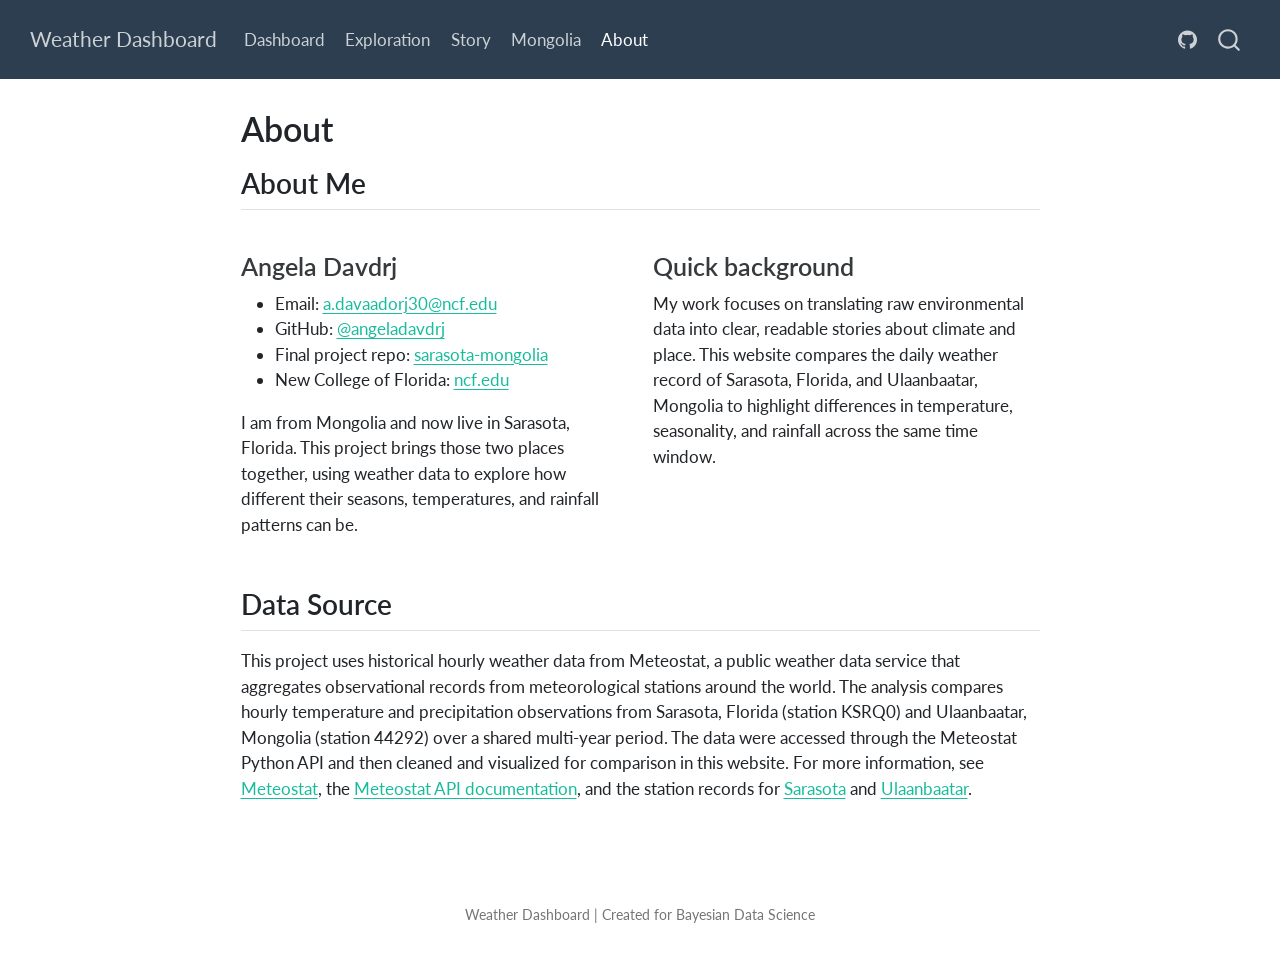
==== about.html @ b8c3d398 "Built site for gh-pages" ====
<!DOCTYPE html>
<html xmlns="http://www.w3.org/1999/xhtml" lang="en" xml:lang="en"><head>

<meta charset="utf-8">
<meta name="generator" content="quarto-1.10.18">

<meta name="viewport" content="width=device-width, initial-scale=1.0, user-scalable=yes">


<title>About – Weather Dashboard</title>
<style>
/* Default styles provided by pandoc.
** See https://pandoc.org/MANUAL.html#variables-for-html for config info.
*/
span.smallcaps{font-variant: small-caps;}
div.columns{display: flex; gap: 1.5em;}
div.column{flex: auto;}
@media screen {
div.columns{gap: min(4vw, 1.5em);}
div.column{overflow-x: auto;}
}
div.hanging-indent{margin-left: 1.5em; text-indent: -1.5em;}
ul.task-list{list-style: none;}
ul.task-list li input[type="checkbox"] {
  width: 0.8em;
  margin: 0 0.8em 0.2em -1em; /* quarto-specific, see https://github.com/quarto-dev/quarto-cli/issues/4556 */ 
  vertical-align: middle;
}
</style>


<script src="site_libs/quarto-nav/quarto-nav.js"></script>
<script src="site_libs/quarto-nav/headroom.min.js"></script>
<script src="site_libs/clipboard/clipboard.min.js"></script>
<script src="site_libs/quarto-search/autocomplete.umd.js"></script>
<script src="site_libs/quarto-search/fuse.min.js"></script>
<script src="site_libs/quarto-search/quarto-search.js"></script>
<meta name="quarto:offset" content="./">
<script src="site_libs/quarto-html/quarto.js" type="module"></script>
<script src="site_libs/quarto-html/tabsets/tabsets.js" type="module"></script>
<script src="site_libs/quarto-html/popper.min.js"></script>
<script src="site_libs/quarto-html/tippy.umd.min.js"></script>
<script src="site_libs/quarto-html/anchor.min.js"></script>
<link href="site_libs/quarto-html/tippy.css" rel="stylesheet">
<link href="site_libs/quarto-html/quarto-syntax-highlighting-64a204ab8560d761af7679ceaba22944.css" rel="stylesheet" id="quarto-text-highlighting-styles">
<script src="site_libs/bootstrap/bootstrap.min.js"></script>
<link href="site_libs/bootstrap/bootstrap-icons.css" rel="stylesheet">
<link href="site_libs/bootstrap/bootstrap-29cad1d750ec8de04ef3509ee433b677.min.css" rel="stylesheet" append-hash="true" id="quarto-bootstrap" data-mode="light">
<script id="quarto-search-options" type="application/json">{
  "location": "navbar",
  "copy-button": false,
  "collapse-after": 3,
  "panel-placement": "end",
  "type": "overlay",
  "limit": 50,
  "keyboard-shortcut": [
    "f",
    "/",
    "s"
  ],
  "show-item-context": false,
  "language": {
    "search-no-results-text": "No results",
    "search-matching-documents-text": "matching documents",
    "search-copy-link-title": "Copy link to search",
    "search-hide-matches-text": "Hide additional matches",
    "search-more-match-text": "more match in this document",
    "search-more-matches-text": "more matches in this document",
    "search-clear-button-title": "Clear",
    "search-text-placeholder": "",
    "search-detached-cancel-button-title": "Cancel",
    "search-submit-button-title": "Submit",
    "search-label": "Search"
  }
}</script>


</head>

<body class="nav-fixed fullcontent quarto-light">

<div id="quarto-search-results"></div>
  <header id="quarto-header" class="headroom fixed-top">
    <nav class="navbar navbar-expand-lg " data-bs-theme="dark">
      <div class="navbar-container container-fluid">
      <div class="navbar-brand-container mx-auto">
    <a class="navbar-brand" href="./index.html">
    <span class="navbar-title">Weather Dashboard</span>
    </a>
  </div>
            <div id="quarto-search" class="" title="Search"></div>
          <button class="navbar-toggler" type="button" data-bs-toggle="collapse" data-bs-target="#navbarCollapse" aria-controls="navbarCollapse" role="menu" aria-expanded="false" aria-label="Toggle navigation" onclick="if (window.quartoToggleHeadroom) { window.quartoToggleHeadroom(); }">
  <span class="navbar-toggler-icon"></span>
</button>
          <div class="collapse navbar-collapse" id="navbarCollapse">
            <ul class="navbar-nav navbar-nav-scroll me-auto">
  <li class="nav-item">
    <a class="nav-link" href="./index.html"> 
<span class="menu-text">Dashboard</span></a>
  </li>  
  <li class="nav-item">
    <a class="nav-link" href="./exploration.html"> 
<span class="menu-text">Exploration</span></a>
  </li>  
  <li class="nav-item">
    <a class="nav-link" href="./story.html"> 
<span class="menu-text">Story</span></a>
  </li>  
  <li class="nav-item">
    <a class="nav-link" href="./mongolia.html"> 
<span class="menu-text">Mongolia</span></a>
  </li>  
  <li class="nav-item">
    <a class="nav-link active" href="./about.html" aria-current="page"> 
<span class="menu-text">About</span></a>
  </li>  
</ul>
            <ul class="navbar-nav navbar-nav-scroll ms-auto">
  <li class="nav-item compact">
    <a class="nav-link" href="https://github.com/angeladavdrj/sarasota-mongolia"> <i class="bi bi-github" role="img" aria-label="GitHub">
</i> 
<span class="menu-text"></span></a>
  </li>  
</ul>
          </div> <!-- /navcollapse -->
            <div class="quarto-navbar-tools">
</div>
      </div> <!-- /container-fluid -->
    </nav>
</header>
<!-- content -->
<div id="quarto-content" class="quarto-container page-columns page-rows-contents page-layout-article page-navbar">
<!-- sidebar -->
<!-- margin-sidebar -->
    
<!-- main -->
<main class="content" id="quarto-document-content">

<header id="title-block-header" class="quarto-title-block default">
<div class="quarto-title">
<h1 class="title">About</h1>
</div>



<div class="quarto-title-meta">

    
  
    
  </div>
  


</header>


<section id="about-me" class="level2">
<h2 class="anchored" data-anchor-id="about-me">About Me</h2>
<div class="grid">
<section id="angela-davdrj" class="level3 g-col-12 g-col-md-6">
<h3 class="anchored" data-anchor-id="angela-davdrj">Angela Davdrj</h3>
<ul>
<li>Email: <a href="mailto:a.davaadorj30@ncf.edu">a.davaadorj30@ncf.edu</a></li>
<li>GitHub: <a href="https://github.com/angeladavdrj"><span class="citation" data-cites="angeladavdrj">@angeladavdrj</span></a></li>
<li>Final project repo: <a href="https://github.com/angeladavdrj/sarasota-mongolia">sarasota-mongolia</a></li>
<li>New College of Florida: <a href="https://www.ncf.edu/">ncf.edu</a></li>
</ul>
<p>I am from Mongolia and now live in Sarasota, Florida. This project brings those two places together, using weather data to explore how different their seasons, temperatures, and rainfall patterns can be.</p>
</section>
<section id="quick-background" class="level3 g-col-12 g-col-md-6">
<h3 class="anchored" data-anchor-id="quick-background">Quick background</h3>
<p>My work focuses on translating raw environmental data into clear, readable stories about climate and place. This website compares the daily weather record of Sarasota, Florida, and Ulaanbaatar, Mongolia to highlight differences in temperature, seasonality, and rainfall across the same time window.</p>
</section>
</div>
</section>
<section id="data-source" class="level2">
<h2 class="anchored" data-anchor-id="data-source">Data Source</h2>
<p>This project uses historical hourly weather data from Meteostat, a public weather data service that aggregates observational records from meteorological stations around the world. The analysis compares hourly temperature and precipitation observations from Sarasota, Florida (station KSRQ0) and Ulaanbaatar, Mongolia (station 44292) over a shared multi-year period. The data were accessed through the Meteostat Python API and then cleaned and visualized for comparison in this website. For more information, see <a href="https://meteostat.net/">Meteostat</a>, the <a href="https://dev.meteostat.net/python/">Meteostat API documentation</a>, and the station records for <a href="https://meteostat.net/en/station/KSRQ0">Sarasota</a> and <a href="https://meteostat.net/en/station/44292">Ulaanbaatar</a>.</p>


</section>

</main> <!-- /main -->
<style>
.click-sticker {
  position: fixed;
  pointer-events: none;
  user-select: none;
  animation: popFloat 1.8s ease-out forwards;
  z-index: 99999;
}
@keyframes popFloat {
  0% {
    opacity: 0;
    transform: translate(-50%, -50%) scale(0.2) rotate(0deg);
  }
  20% {
    opacity: 1;
    transform: translate(-50%, -50%) scale(1.25) rotate(-8deg);
  }
  75% {
    opacity: 0.9;
    transform: translate(-50%, -70%) scale(1) rotate(6deg);
  }
  100% {
    opacity: 0;
    transform: translate(-50%, -110%) scale(0.7) rotate(15deg);
  }
}
</style>
<script>
function showStickers() {
  const stickers = ['☀️', '❄️', '🌧️', '⛅', '🌈', '⚡', '🌡️', '✨', '🌴'];
  const count = 25; // number of stickers scattered across the screen

  for (let i = 0; i < count; i++) {
    const sticker = document.createElement('span');
    sticker.className = 'click-sticker';
    sticker.textContent = stickers[Math.floor(Math.random() * stickers.length)];

    // Scatter randomly across the visible window
    sticker.style.left = (Math.random() * 90 + 5) + 'vw';
    sticker.style.top = (Math.random() * 90 + 5) + 'vh';
    sticker.style.fontSize = (Math.random() * 18 + 24) + 'px';
    sticker.style.animationDelay = (Math.random() * 0.25) + 's';

    document.body.appendChild(sticker);

    setTimeout(function() {
      sticker.remove();
    }, 2200);
  }
}

document.addEventListener('click', function(e) {
  const pageLink = e.target.closest('a.nav-link');
  if (pageLink && pageLink.getAttribute('href')) {
    sessionStorage.setItem('showPageStickers', 'true');
  }
});

if (sessionStorage.getItem('showPageStickers') === 'true') {
  sessionStorage.removeItem('showPageStickers');
  showStickers();
}
</script>
<script id="quarto-html-after-body" type="application/javascript">
  window.document.addEventListener("DOMContentLoaded", function (event) {
    const icon = "";
    const anchorJS = new window.AnchorJS();
    anchorJS.options = {
      placement: 'right',
      icon: icon
    };
    anchorJS.add('.anchored');
    const isCodeAnnotation = (el) => {
      for (const clz of el.classList) {
        if (clz.startsWith('code-annotation-')) {                     
          return true;
        }
      }
      return false;
    }
    const onCopySuccess = function(e) {
      // button target
      const button = e.trigger;
      // don't keep focus
      button.blur();
      // flash "checked"
      button.classList.add('code-copy-button-checked');
      var currentTitle = button.getAttribute("title");
      button.setAttribute("title", "Copied!");
      let tooltip;
      if (window.bootstrap) {
        button.setAttribute("data-bs-toggle", "tooltip");
        button.setAttribute("data-bs-placement", "left");
        button.setAttribute("data-bs-title", "Copied!");
        tooltip = new bootstrap.Tooltip(button, 
          { trigger: "manual", 
            customClass: "code-copy-button-tooltip",
            offset: [0, -8]});
        tooltip.show();    
      }
      setTimeout(function() {
        if (tooltip) {
          tooltip.hide();
          button.removeAttribute("data-bs-title");
          button.removeAttribute("data-bs-toggle");
          button.removeAttribute("data-bs-placement");
        }
        button.setAttribute("title", currentTitle);
        button.classList.remove('code-copy-button-checked');
      }, 1000);
      // clear code selection
      e.clearSelection();
    }
    const getTextToCopy = function(trigger) {
      const outerScaffold = trigger.parentElement.cloneNode(true);
      const codeEl = outerScaffold.querySelector('code');
      for (const childEl of codeEl.children) {
        if (isCodeAnnotation(childEl)) {
          childEl.remove();
        }
      }
      return codeEl.innerText;
    }
    const clipboard = new window.ClipboardJS('.code-copy-button:not([data-in-quarto-modal])', {
      text: getTextToCopy
    });
    clipboard.on('success', onCopySuccess);
    if (window.document.getElementById('quarto-embedded-source-code-modal')) {
      const clipboardModal = new window.ClipboardJS('.code-copy-button[data-in-quarto-modal]', {
        text: getTextToCopy,
        container: window.document.getElementById('quarto-embedded-source-code-modal')
      });
      clipboardModal.on('success', onCopySuccess);
    }
      var localhostRegex = new RegExp(/^(?:http|https):\/\/localhost\:?[0-9]*\//);
      var mailtoRegex = new RegExp(/^mailto:/);
        var filterRegex = new RegExp("https:\/\/angeladavdrj\.github\.io\/sarasota-mongolia\/");
      var isInternal = (href) => {
          return filterRegex.test(href) || localhostRegex.test(href) || mailtoRegex.test(href);
      }
      // Inspect non-navigation links and adorn them if external
     var links = window.document.querySelectorAll('a[href]:not(.nav-link):not(.navbar-brand):not(.toc-action):not(.sidebar-link):not(.sidebar-item-toggle):not(.pagination-link):not(.no-external):not([aria-hidden]):not(.dropdown-item):not(.quarto-navigation-tool):not(.about-link)');
      for (var i=0; i<links.length; i++) {
        const link = links[i];
        if (!isInternal(link.href)) {
          // undo the damage that might have been done by quarto-nav.js in the case of
          // links that we want to consider external
          if (link.dataset.originalHref !== undefined) {
            link.href = link.dataset.originalHref;
          }
        }
      }
    function tippyHover(el, contentFn, onTriggerFn, onUntriggerFn) {
      const config = {
        allowHTML: true,
        maxWidth: 500,
        delay: 100,
        arrow: false,
        appendTo: function(el) {
            return el.parentElement;
        },
        interactive: true,
        interactiveBorder: 10,
        theme: 'quarto',
        placement: 'bottom-start',
      };
      if (contentFn) {
        config.content = contentFn;
      }
      if (onTriggerFn) {
        config.onTrigger = onTriggerFn;
      }
      if (onUntriggerFn) {
        config.onUntrigger = onUntriggerFn;
      }
      window.tippy(el, config); 
    }
    const noterefs = window.document.querySelectorAll('a[role="doc-noteref"]');
    for (var i=0; i<noterefs.length; i++) {
      const ref = noterefs[i];
      tippyHover(ref, function() {
        // use id or data attribute instead here
        let href = ref.getAttribute('data-footnote-href') || ref.getAttribute('href');
        try { href = new URL(href).hash; } catch {}
        const id = href.replace(/^#\/?/, "");
        const note = window.document.getElementById(id);
        if (note) {
          return note.innerHTML;
        } else {
          return "";
        }
      });
    }
    const xrefs = window.document.querySelectorAll('a.quarto-xref');
    const processXRef = (id, note) => {
      // Strip column container classes
      const stripColumnClz = (el) => {
        el.classList.remove("page-full", "page-columns");
        if (el.children) {
          for (const child of el.children) {
            stripColumnClz(child);
          }
        }
      }
      stripColumnClz(note)
      if (id === null || id.startsWith('sec-')) {
        // Special case sections, only their first couple elements
        const container = document.createElement("div");
        if (note.children && note.children.length > 2) {
          container.appendChild(note.children[0].cloneNode(true));
          for (let i = 1; i < note.children.length; i++) {
            const child = note.children[i];
            if (child.tagName === "P" && child.innerText === "") {
              continue;
            } else {
              container.appendChild(child.cloneNode(true));
              break;
            }
          }
          if (window.Quarto?.typesetMath) {
            window.Quarto.typesetMath(container);
          }
          return container.innerHTML
        } else {
          if (window.Quarto?.typesetMath) {
            window.Quarto.typesetMath(note);
          }
          return note.innerHTML;
        }
      } else {
        // Remove any anchor links if they are present
        const anchorLink = note.querySelector('a.anchorjs-link');
        if (anchorLink) {
          anchorLink.remove();
        }
        if (window.Quarto?.typesetMath) {
          window.Quarto.typesetMath(note);
        }
        if (note.classList.contains("callout")) {
          return note.outerHTML;
        } else {
          return note.innerHTML;
        }
      }
    }
    for (var i=0; i<xrefs.length; i++) {
      const xref = xrefs[i];
      tippyHover(xref, undefined, function(instance) {
        instance.disable();
        let url = xref.getAttribute('href');
        let hash = undefined; 
        if (url.startsWith('#')) {
          hash = url;
        } else {
          try { hash = new URL(url).hash; } catch {}
        }
        if (hash) {
          const id = hash.replace(/^#\/?/, "");
          const note = window.document.getElementById(id);
          if (note !== null) {
            try {
              const html = processXRef(id, note.cloneNode(true));
              instance.setContent(html);
            } finally {
              instance.enable();
              instance.show();
            }
          } else {
            // See if we can fetch this
            fetch(url.split('#')[0])
            .then(res => res.text())
            .then(html => {
              const parser = new DOMParser();
              const htmlDoc = parser.parseFromString(html, "text/html");
              const note = htmlDoc.getElementById(id);
              if (note !== null) {
                const html = processXRef(id, note);
                instance.setContent(html);
              } 
            }).finally(() => {
              instance.enable();
              instance.show();
            });
          }
        } else {
          // See if we can fetch a full url (with no hash to target)
          // This is a special case and we should probably do some content thinning / targeting
          fetch(url)
          .then(res => res.text())
          .then(html => {
            const parser = new DOMParser();
            const htmlDoc = parser.parseFromString(html, "text/html");
            const note = htmlDoc.querySelector('main.content');
            if (note !== null) {
              // This should only happen for chapter cross references
              // (since there is no id in the URL)
              // remove the first header
              if (note.children.length > 0 && note.children[0].tagName === "HEADER") {
                note.children[0].remove();
              }
              const html = processXRef(null, note);
              instance.setContent(html);
            } 
          }).finally(() => {
            instance.enable();
            instance.show();
          });
        }
      }, function(instance) {
      });
    }
        let selectedAnnoteEl;
        const selectorForAnnotation = ( cell, annotation) => {
          let cellAttr = 'data-code-cell="' + cell + '"';
          let lineAttr = 'data-code-annotation="' +  annotation + '"';
          const selector = 'span[' + cellAttr + '][' + lineAttr + ']';
          return selector;
        }
        const selectCodeLines = (annoteEl) => {
          const doc = window.document;
          const targetCell = annoteEl.getAttribute("data-target-cell");
          const targetAnnotation = annoteEl.getAttribute("data-target-annotation");
          const annoteSpan = window.document.querySelector(selectorForAnnotation(targetCell, targetAnnotation));
          const lines = annoteSpan.getAttribute("data-code-lines").split(",");
          const lineIds = lines.map((line) => {
            return targetCell + "-" + line;
          })
          let top = null;
          let height = null;
          let parent = null;
          if (lineIds.length > 0) {
              //compute the position of the single el (top and bottom and make a div)
              const el = window.document.getElementById(lineIds[0]);
              top = el.offsetTop;
              height = el.offsetHeight;
              parent = el.parentElement.parentElement;
            if (lineIds.length > 1) {
              const lastEl = window.document.getElementById(lineIds[lineIds.length - 1]);
              const bottom = lastEl.offsetTop + lastEl.offsetHeight;
              height = bottom - top;
            }
            if (top !== null && height !== null && parent !== null) {
              // cook up a div (if necessary) and position it 
              let div = window.document.getElementById("code-annotation-line-highlight");
              if (div === null) {
                div = window.document.createElement("div");
                div.setAttribute("id", "code-annotation-line-highlight");
                div.style.position = 'absolute';
                parent.appendChild(div);
              }
              div.style.top = top - 2 + "px";
              div.style.height = height + 4 + "px";
              div.style.left = 0;
              let gutterDiv = window.document.getElementById("code-annotation-line-highlight-gutter");
              if (gutterDiv === null) {
                gutterDiv = window.document.createElement("div");
                gutterDiv.setAttribute("id", "code-annotation-line-highlight-gutter");
                gutterDiv.style.position = 'absolute';
                const codeCell = window.document.getElementById(targetCell);
                const gutter = codeCell.querySelector('.code-annotation-gutter');
                gutter.appendChild(gutterDiv);
              }
              gutterDiv.style.top = top - 2 + "px";
              gutterDiv.style.height = height + 4 + "px";
            }
            selectedAnnoteEl = annoteEl;
          }
        };
        const unselectCodeLines = () => {
          const elementsIds = ["code-annotation-line-highlight", "code-annotation-line-highlight-gutter"];
          elementsIds.forEach((elId) => {
            const div = window.document.getElementById(elId);
            if (div) {
              div.remove();
            }
          });
          selectedAnnoteEl = undefined;
        };
          // Handle positioning of the toggle
      window.addEventListener(
        "resize",
        throttle(() => {
          elRect = undefined;
          if (selectedAnnoteEl) {
            selectCodeLines(selectedAnnoteEl);
          }
        }, 10)
      );
      function throttle(fn, ms) {
      let throttle = false;
      let timer;
        return (...args) => {
          if(!throttle) { // first call gets through
              fn.apply(this, args);
              throttle = true;
          } else { // all the others get throttled
              if(timer) clearTimeout(timer); // cancel #2
              timer = setTimeout(() => {
                fn.apply(this, args);
                timer = throttle = false;
              }, ms);
          }
        };
      }
        // Attach click handler to the DT
        const annoteDls = window.document.querySelectorAll('dt[data-target-cell]');
        for (const annoteDlNode of annoteDls) {
          annoteDlNode.addEventListener('click', (event) => {
            const clickedEl = event.target;
            if (clickedEl !== selectedAnnoteEl) {
              unselectCodeLines();
              const activeEl = window.document.querySelector('dt[data-target-cell].code-annotation-active');
              if (activeEl) {
                activeEl.classList.remove('code-annotation-active');
              }
              selectCodeLines(clickedEl);
              clickedEl.classList.add('code-annotation-active');
            } else {
              // Unselect the line
              unselectCodeLines();
              clickedEl.classList.remove('code-annotation-active');
            }
          });
        }
    const findCites = (el) => {
      const parentEl = el.parentElement;
      if (parentEl) {
        const cites = parentEl.dataset.cites;
        if (cites) {
          return {
            el,
            cites: cites.split(' ')
          };
        } else {
          return findCites(el.parentElement)
        }
      } else {
        return undefined;
      }
    };
    var bibliorefs = window.document.querySelectorAll('a[role="doc-biblioref"]');
    for (var i=0; i<bibliorefs.length; i++) {
      const ref = bibliorefs[i];
      const citeInfo = findCites(ref);
      if (citeInfo) {
        tippyHover(citeInfo.el, function() {
          var popup = window.document.createElement('div');
          citeInfo.cites.forEach(function(cite) {
            var citeDiv = window.document.createElement('div');
            citeDiv.classList.add('hanging-indent');
            citeDiv.classList.add('csl-entry');
            var biblioDiv = window.document.getElementById('ref-' + cite);
            if (biblioDiv) {
              citeDiv.innerHTML = biblioDiv.innerHTML;
            }
            popup.appendChild(citeDiv);
          });
          return popup.innerHTML;
        });
      }
    }
  });
  </script>
</div> <!-- /content -->
<footer class="footer">
  <div class="nav-footer">
    <div class="nav-footer-left">
      &nbsp;
    </div>   
    <div class="nav-footer-center">
<p>Weather Dashboard | Created for Bayesian Data Science</p>
</div>
    <div class="nav-footer-right">
      &nbsp;
    </div>
  </div>
</footer>




</body></html>
---- site_libs/quarto-html/tippy.css ----
.tippy-box[data-animation=fade][data-state=hidden]{opacity:0}[data-tippy-root]{max-width:calc(100vw - 10px)}.tippy-box{position:relative;background-color:#333;color:#fff;border-radius:4px;font-size:14px;line-height:1.4;white-space:normal;outline:0;transition-property:transform,visibility,opacity}.tippy-box[data-placement^=top]>.tippy-arrow{bottom:0}.tippy-box[data-placement^=top]>.tippy-arrow:before{bottom:-7px;left:0;border-width:8px 8px 0;border-top-color:initial;transform-origin:center top}.tippy-box[data-placement^=bottom]>.tippy-arrow{top:0}.tippy-box[data-placement^=bottom]>.tippy-arrow:before{top:-7px;left:0;border-width:0 8px 8px;border-bottom-color:initial;transform-origin:center bottom}.tippy-box[data-placement^=left]>.tippy-arrow{right:0}.tippy-box[data-placement^=left]>.tippy-arrow:before{border-width:8px 0 8px 8px;border-left-color:initial;right:-7px;transform-origin:center left}.tippy-box[data-placement^=right]>.tippy-arrow{left:0}.tippy-box[data-placement^=right]>.tippy-arrow:before{left:-7px;border-width:8px 8px 8px 0;border-right-color:initial;transform-origin:center right}.tippy-box[data-inertia][data-state=visible]{transition-timing-function:cubic-bezier(.54,1.5,.38,1.11)}.tippy-arrow{width:16px;height:16px;color:#333}.tippy-arrow:before{content:"";position:absolute;border-color:transparent;border-style:solid}.tippy-content{position:relative;padding:5px 9px;z-index:1}
---- site_libs/quarto-html/quarto-syntax-highlighting-64a204ab8560d761af7679ceaba22944.css ----
/* quarto syntax highlight colors */
:root {
  --quarto-hl-ot-color: #003B4F;
  --quarto-hl-at-color: #657422;
  --quarto-hl-ss-color: #20794D;
  --quarto-hl-an-color: #5E5E5E;
  --quarto-hl-fu-color: #4758AB;
  --quarto-hl-st-color: #20794D;
  --quarto-hl-cf-color: #003B4F;
  --quarto-hl-op-color: #5E5E5E;
  --quarto-hl-er-color: #AD0000;
  --quarto-hl-bn-color: #AD0000;
  --quarto-hl-al-color: #AD0000;
  --quarto-hl-va-color: #111111;
  --quarto-hl-bu-color: inherit;
  --quarto-hl-ex-color: inherit;
  --quarto-hl-pp-color: #AD0000;
  --quarto-hl-in-color: #5E5E5E;
  --quarto-hl-vs-color: #20794D;
  --quarto-hl-wa-color: #5E5E5E;
  --quarto-hl-do-color: #5E5E5E;
  --quarto-hl-im-color: #00769E;
  --quarto-hl-ch-color: #20794D;
  --quarto-hl-dt-color: #AD0000;
  --quarto-hl-fl-color: #AD0000;
  --quarto-hl-co-color: #5E5E5E;
  --quarto-hl-cv-color: #5E5E5E;
  --quarto-hl-cn-color: #8f5902;
  --quarto-hl-sc-color: #5E5E5E;
  --quarto-hl-dv-color: #AD0000;
  --quarto-hl-kw-color: #003B4F;
}

/* other quarto variables */
:root {
  --quarto-font-monospace: SFMono-Regular, Menlo, Monaco, Consolas, "Liberation Mono", "Courier New", monospace;
}

/* syntax highlight based on Pandoc's rules */
pre > code.sourceCode > span {
  color: #003B4F;
}

code.sourceCode > span {
  color: #003B4F;
}

div.sourceCode,
div.sourceCode pre.sourceCode {
  color: #003B4F;
}

/* Normal */
code span {
  color: #003B4F;
}

/* Alert */
code span.al {
  color: #AD0000;
  font-style: inherit;
}

/* Annotation */
code span.an {
  color: #5E5E5E;
  font-style: inherit;
}

/* Attribute */
code span.at {
  color: #657422;
  font-style: inherit;
}

/* BaseN */
code span.bn {
  color: #AD0000;
  font-style: inherit;
}

/* BuiltIn */
code span.bu {
  font-style: inherit;
}

/* ControlFlow */
code span.cf {
  color: #003B4F;
  font-weight: bold;
  font-style: inherit;
}

/* Char */
code span.ch {
  color: #20794D;
  font-style: inherit;
}

/* Constant */
code span.cn {
  color: #8f5902;
  font-style: inherit;
}

/* Comment */
code span.co {
  color: #5E5E5E;
  font-style: inherit;
}

/* CommentVar */
code span.cv {
  color: #5E5E5E;
  font-style: italic;
}

/* Documentation */
code span.do {
  color: #5E5E5E;
  font-style: italic;
}

/* DataType */
code span.dt {
  color: #AD0000;
  font-style: inherit;
}

/* DecVal */
code span.dv {
  color: #AD0000;
  font-style: inherit;
}

/* Error */
code span.er {
  color: #AD0000;
  font-style: inherit;
}

/* Extension */
code span.ex {
  font-style: inherit;
}

/* Float */
code span.fl {
  color: #AD0000;
  font-style: inherit;
}

/* Function */
code span.fu {
  color: #4758AB;
  font-style: inherit;
}

/* Import */
code span.im {
  color: #00769E;
  font-style: inherit;
}

/* Information */
code span.in {
  color: #5E5E5E;
  font-style: inherit;
}

/* Keyword */
code span.kw {
  color: #003B4F;
  font-weight: bold;
  font-style: inherit;
}

/* Operator */
code span.op {
  color: #5E5E5E;
  font-style: inherit;
}

/* Other */
code span.ot {
  color: #003B4F;
  font-style: inherit;
}

/* Preprocessor */
code span.pp {
  color: #AD0000;
  font-style: inherit;
}

/* SpecialChar */
code span.sc {
  color: #5E5E5E;
  font-style: inherit;
}

/* SpecialString */
code span.ss {
  color: #20794D;
  font-style: inherit;
}

/* String */
code span.st {
  color: #20794D;
  font-style: inherit;
}

/* Variable */
code span.va {
  color: #111111;
  font-style: inherit;
}

/* VerbatimString */
code span.vs {
  color: #20794D;
  font-style: inherit;
}

/* Warning */
code span.wa {
  color: #5E5E5E;
  font-style: italic;
}

.prevent-inlining {
  content: "</";
}

/*# sourceMappingURL=9d8d5bb603a83b8298b89080a598c93b.css.map */
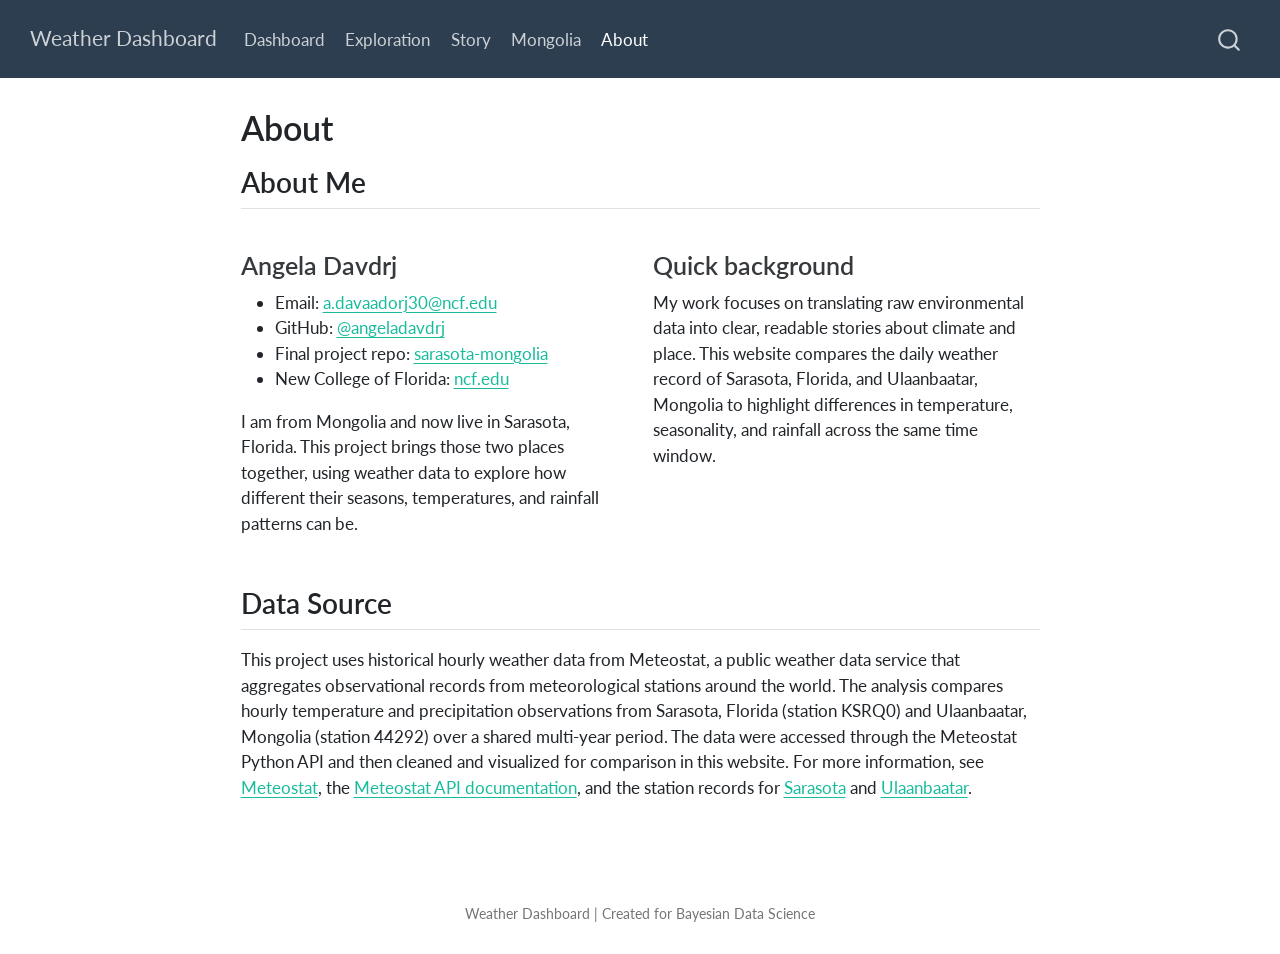
==== commit 670c8451: "Built site for gh-pages" ====
--- a/about.html
+++ b/about.html
@@ -113,13 +113,6 @@
   <li class="nav-item">
     <a class="nav-link active" href="./about.html" aria-current="page"> 
 <span class="menu-text">About</span></a>
-  </li>  
-</ul>
-            <ul class="navbar-nav navbar-nav-scroll ms-auto">
-  <li class="nav-item compact">
-    <a class="nav-link" href="https://github.com/angeladavdrj/sarasota-mongolia"> <i class="bi bi-github" role="img" aria-label="GitHub">
-</i> 
-<span class="menu-text"></span></a>
   </li>  
 </ul>
           </div> <!-- /navcollapse -->
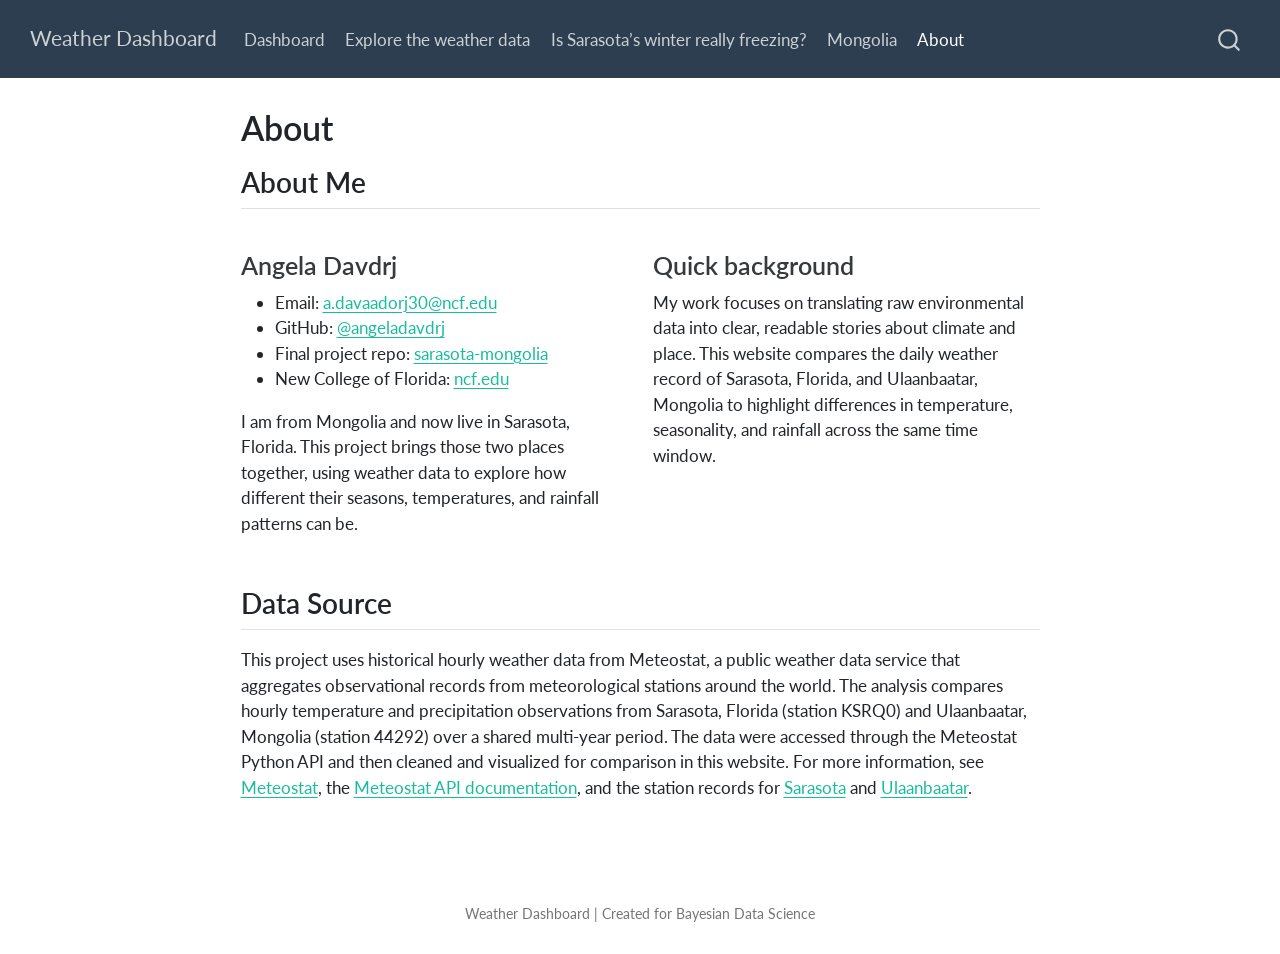
==== commit e5566e4f: "Built site for gh-pages" ====
--- a/about.html
+++ b/about.html
@@ -100,11 +100,11 @@
   </li>  
   <li class="nav-item">
     <a class="nav-link" href="./exploration.html"> 
-<span class="menu-text">Exploration</span></a>
+<span class="menu-text">Explore the weather data</span></a>
   </li>  
   <li class="nav-item">
     <a class="nav-link" href="./story.html"> 
-<span class="menu-text">Story</span></a>
+<span class="menu-text">Is Sarasota’s winter really freezing?</span></a>
   </li>  
   <li class="nav-item">
     <a class="nav-link" href="./mongolia.html"> 
